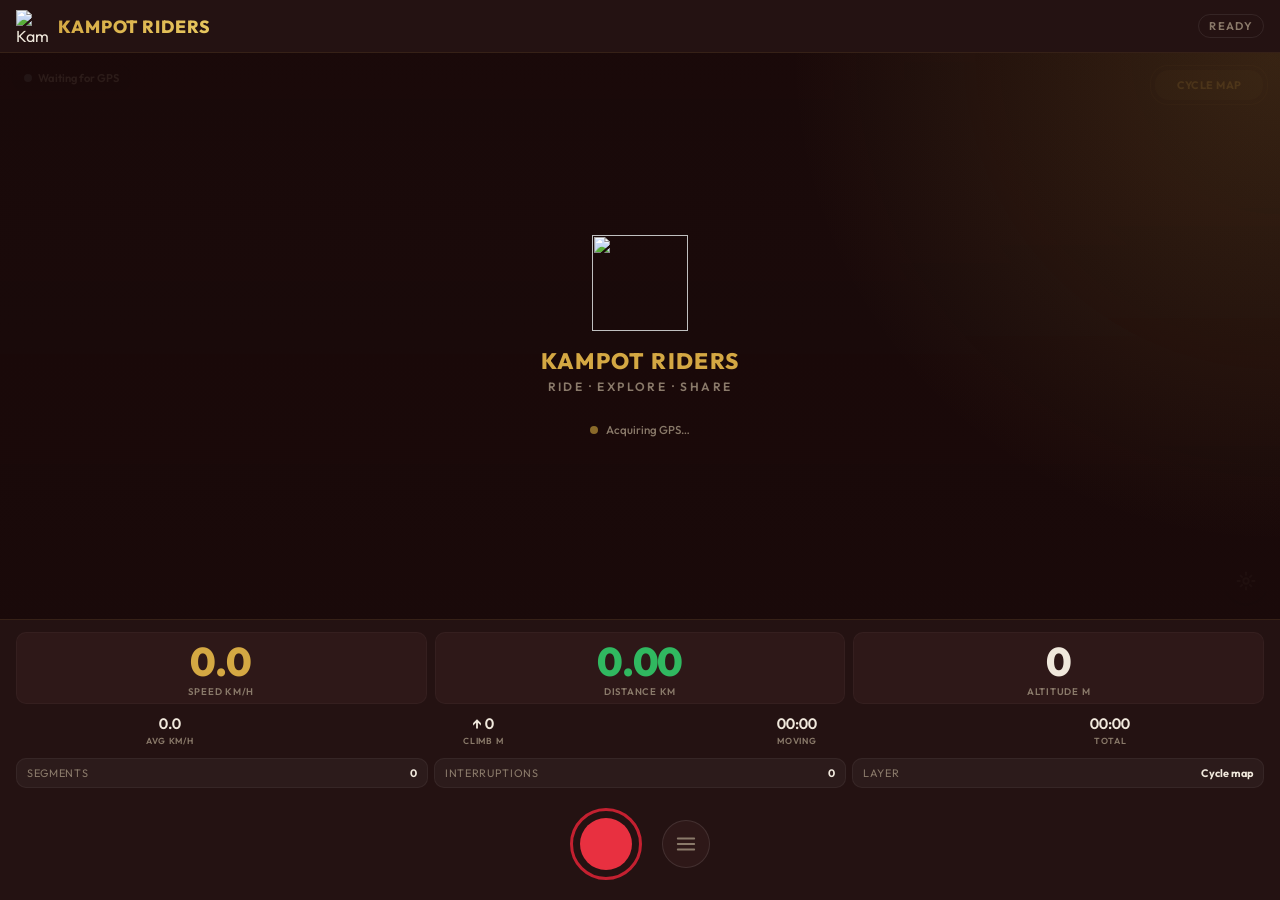
==== index.html @ b02ea186 "V10 Iphone export improvement + sat message suppression" ====
<!DOCTYPE html>
<html lang="en">
<head>
<meta charset="UTF-8">
<meta name="viewport" content="width=device-width, initial-scale=1.0, user-scalable=no, maximum-scale=1.0">
<meta name="apple-mobile-web-app-capable" content="yes">
<meta name="apple-mobile-web-app-status-bar-style" content="black-translucent">
<meta name="theme-color" content="#1a0a0a">
<title>Kampot Riders</title>
<link rel="manifest" href="./manifest.webmanifest">
<link rel="apple-touch-icon" href="./assets/icon-192.png">
<link rel="icon" href="./assets/favicon-32.png" type="image/png" sizes="32x32">
<link rel="preconnect" href="https://fonts.googleapis.com">
<link rel="preconnect" href="https://fonts.gstatic.com" crossorigin>
<link rel="stylesheet" href="https://unpkg.com/leaflet@1.9.4/dist/leaflet.css">
<link rel="stylesheet" href="./styles.css">
<link href="https://fonts.googleapis.com/css2?family=Outfit:wght@300;400;600;800&family=Noto+Sans+Khmer:wght@400;700&display=swap" rel="stylesheet">
</head>
<body>
  <header class="header">
    <div class="header-left">
      <img class="header-logo" src="./assets/logo.png" alt="Kampot Riders">
      <h1>KAMPOT RIDERS</h1>
      <span class="version-tag" id="versionTag"></span>
    </div>
    <div class="header-right">
      <span class="wake-icon" id="wakeIcon" title="Screen stays on">☀️</span>
      <div class="header-status idle" id="statusBadge">READY</div>
    </div>
  </header>

  <main class="map-container">
    <div id="map" aria-label="Ride map"></div>

    <div class="gps-indicator">
      <span class="gps-dot" id="gpsDot"></span>
      <span id="gpsText">Waiting for GPS</span>
    </div>

    <div class="ref-badge" id="refBadge">
      <span class="ref-badge-dot"></span>
      <span class="ref-badge-label" id="refBadgeLabel"></span>
      <button class="ref-badge-close" id="clearReferenceButton" type="button" aria-label="Clear reference">✕</button>
    </div>

    <div class="layer-selector" id="layerSelector" aria-label="Map layers">
      <button class="layer-toggle" id="layerToggle" type="button" aria-expanded="false" aria-controls="layerMenu">
        <span id="layerToggleLabel">Cycle map</span>
      </button>
      <div class="layer-menu hidden" id="layerMenu">
        <button class="layer-option" type="button" data-layer="cycle">Cycle map</button>
        <button class="layer-option" type="button" data-layer="osm">OSM map</button>
        <button class="layer-option" type="button" data-layer="satellite">Satellite</button>
      </div>
    </div>

    <div class="map-notice hidden" id="mapNotice" role="status" aria-live="polite">
      <div class="map-notice-text" id="mapNoticeText"></div>
      <button class="map-notice-action hidden" id="mapNoticeAction" type="button"></button>
    </div>

    <div class="offline-badge hidden" id="offlineBadge">Offline: cached map when available</div>

    <button class="btn-recenter" id="btnRecenter" type="button" aria-label="Recenter map">
      <svg viewBox="0 0 24 24" aria-hidden="true">
        <circle cx="12" cy="12" r="3"></circle>
        <path d="M12 2v4M12 18v4M2 12h4M18 12h4M5.6 5.6l2.8 2.8M15.6 15.6l2.8 2.8M18.4 5.6l-2.8 2.8M8.4 15.6l-2.8 2.8"></path>
      </svg>
    </button>

    <div class="pause-badge" id="pauseBadge">AUTO PAUSED</div>

    <div class="splash" id="splash">
      <div class="splash-inner">
        <img class="splash-logo" src="./assets/logo.png" alt="">
        <div class="splash-title">KAMPOT RIDERS</div>
        <div class="splash-sub">Ride · Explore · Share</div>
        <div class="splash-gps">
          <span class="splash-gps-dot"></span>
          <span id="splashStatus">Acquiring GPS…</span>
        </div>
      </div>
    </div>
  </main>

  <section class="stats-panel">
    <div class="stats-grid">
      <div class="stat-box">
        <div class="stat-value speed" id="speed">0.0</div>
        <div class="stat-label">Speed km/h</div>
      </div>
      <div class="stat-box">
        <div class="stat-value distance" id="distance">0.00</div>
        <div class="stat-label">Distance km</div>
      </div>
      <div class="stat-box">
        <div class="stat-value" id="elevation">0</div>
        <div class="stat-label">Altitude m</div>
      </div>
    </div>

    <div class="stats-row2">
      <div class="stat-mini">
        <div class="stat-value" id="avgSpeed">0.0</div>
        <div class="stat-label">Avg km/h</div>
      </div>
      <div class="stat-mini">
        <div class="stat-value" id="elevGain">↑ 0</div>
        <div class="stat-label">Climb m</div>
      </div>
      <div class="stat-mini">
        <div class="stat-value" id="movingTime">00:00</div>
        <div class="stat-label">Moving</div>
      </div>
      <div class="stat-mini">
        <div class="stat-value" id="totalTime">00:00</div>
        <div class="stat-label">Total</div>
      </div>
    </div>

    <div class="stats-row3">
      <div class="stat-pill">
        <span class="stat-pill-label">Segments</span>
        <span class="stat-pill-value" id="segmentCount">0</span>
      </div>
      <div class="stat-pill">
        <span class="stat-pill-label">Interruptions</span>
        <span class="stat-pill-value" id="interruptionCount">0</span>
      </div>
      <div class="stat-pill">
        <span class="stat-pill-label">Layer</span>
        <span class="stat-pill-value" id="activeLayerLabel">Cycle map</span>
      </div>
    </div>
  </section>

  <section class="controls">
    <button class="btn-secondary hidden" id="btnExport" type="button" title="Export GPX">
      <span>GPX</span>
    </button>
    <button class="btn-record" id="btnRecord" type="button" aria-label="Start or stop recording">
      <span class="btn-record-inner"></span>
    </button>
    <button class="btn-secondary" id="btnTracks" type="button" aria-label="Saved rides" title="Saved rides">
      <svg viewBox="0 0 24 24" aria-hidden="true">
        <path d="M3 6h18M3 12h18M3 18h18" stroke-linecap="round" stroke-width="2" stroke="currentColor" fill="none"/>
      </svg>
    </button>
  </section>

  <div class="toast" id="toast" role="status" aria-live="polite"></div>

  <div class="overlay" id="tracksOverlay">
    <div class="overlay-header">
      <h2>Saved Rides</h2>
      <button class="overlay-close" id="btnCloseOverlay" type="button" aria-label="Close rides">✕</button>
    </div>
    <div class="overlay-toolbar">
      <input type="file" id="gpxFileInput" accept=".gpx,application/gpx+xml">
      <button class="btn-import" id="btnImportGpx" type="button">↑ Import GPX</button>
    </div>
    <div class="tracks-list" id="tracksList"></div>
  </div>

  <div class="recovery-dialog" id="recoveryDialog">
    <div class="recovery-box">
      <div class="recovery-icon">↺</div>
      <div class="recovery-title">Resume Interrupted Ride?</div>
      <div class="recovery-desc">
        A recording snapshot was found on this device. You can resume it without flattening segments.
      </div>
      <div class="recovery-stats" id="recoveryStats"></div>
      <div class="recovery-actions">
        <button class="recovery-btn ghost" id="discardRecoveryButton" type="button">Discard</button>
        <button class="recovery-btn" id="resumeRecoveryButton" type="button">Resume Ride</button>
      </div>
    </div>
  </div>

  <script src="https://unpkg.com/leaflet@1.9.4/dist/leaflet.js"></script>
  <script type="module" src="./app.js"></script>
</body>
</html>
---- styles.css ----
:root {
  --bg: #1a0a0a;
  --surface: #241212;
  --surface2: #2e1818;
  --gold: #d4a843;
  --gold-dim: #8a6a2a;
  --red: #c42030;
  --red-bright: #e83040;
  --text: #f0e8dc;
  --text-dim: #8a7a6a;
  --green: #30b860;
  --blue: #4a90d4;
  --radius: 14px;
}

* {
  margin: 0;
  padding: 0;
  box-sizing: border-box;
  -webkit-tap-highlight-color: transparent;
}

body {
  font-family: "Outfit", "Noto Sans Khmer", sans-serif;
  background: var(--bg);
  color: var(--text);
  height: 100dvh;
  overflow: hidden;
  display: flex;
  flex-direction: column;
  user-select: none;
}

button,
input {
  font: inherit;
}

.hidden {
  display: none !important;
}

.header {
  display: flex;
  align-items: center;
  justify-content: space-between;
  padding: 10px 16px;
  background: var(--surface);
  border-bottom: 1px solid rgba(212, 168, 67, 0.1);
  z-index: 1000;
  flex-shrink: 0;
}

.header h1 {
  font-size: 1.1rem;
  font-weight: 800;
  letter-spacing: 0.05em;
  background: linear-gradient(135deg, var(--gold), #e8c860);
  -webkit-background-clip: text;
  -webkit-text-fill-color: transparent;
}

.version-tag {
  font-size: 0.6rem;
  font-weight: 600;
  letter-spacing: 0.04em;
  color: var(--text-dim);
  align-self: flex-end;
  padding-bottom: 2px;
}

.header-left,
.header-right {
  display: flex;
  align-items: center;
  gap: 10px;
}

.header-logo {
  width: 32px;
  height: 32px;
  object-fit: contain;
}

.wake-icon {
  font-size: 0.75rem;
  opacity: 0;
  transition: opacity 0.3s;
}

.wake-icon.active {
  opacity: 1;
}

.header-status {
  font-size: 0.7rem;
  font-weight: 600;
  letter-spacing: 0.1em;
  text-transform: uppercase;
  padding: 4px 10px;
  border-radius: 20px;
  transition: all 0.3s;
}

.header-status.idle {
  color: var(--text-dim);
  border: 1px solid rgba(255, 255, 255, 0.08);
}

.header-status.recording {
  color: var(--red-bright);
  border: 1px solid var(--red);
  animation: pulse 1.5s infinite;
}

.header-status.paused {
  color: var(--gold);
  border: 1px solid var(--gold-dim);
}

@keyframes pulse {
  0%,
  100% {
    opacity: 1;
  }
  50% {
    opacity: 0.5;
  }
}

.map-container {
  flex: 1;
  position: relative;
  min-height: 0;
}

#map {
  width: 100%;
  height: 100%;
}

.leaflet-control-attribution {
  font-size: 9px !important;
}

.gps-indicator,
.ref-badge,
.layer-selector,
.map-notice,
.offline-badge {
  position: absolute;
  left: 12px;
  z-index: 800;
  background: rgba(26, 10, 10, 0.88);
  backdrop-filter: blur(10px);
}

.gps-indicator {
  top: 12px;
  display: flex;
  align-items: center;
  gap: 6px;
  padding: 6px 12px;
  border-radius: 20px;
  font-size: 0.7rem;
  font-weight: 600;
  color: var(--text-dim);
}

.gps-dot {
  width: 8px;
  height: 8px;
  border-radius: 50%;
  background: #555;
}

.gps-dot.good {
  background: var(--green);
}

.gps-dot.fair {
  background: var(--gold);
}

.gps-dot.poor {
  background: var(--red);
}

.ref-badge {
  top: 50px;
  display: none;
  align-items: center;
  gap: 8px;
  padding: 5px 12px 5px 8px;
  border-radius: 20px;
  border: 1px solid rgba(212, 168, 67, 0.25);
  font-size: 0.7rem;
}

.ref-badge.visible {
  display: flex;
}

.ref-badge-dot {
  width: 8px;
  height: 8px;
  border-radius: 50%;
  background: var(--text-dim);
  border: 2px dashed var(--text-dim);
}

.ref-badge-label {
  color: var(--text);
  font-weight: 600;
  max-width: 140px;
  overflow: hidden;
  text-overflow: ellipsis;
  white-space: nowrap;
}

.ref-badge-close {
  border: none;
  background: transparent;
  color: var(--text-dim);
  font-size: 0.9rem;
  cursor: pointer;
  padding: 2px 4px;
}

.layer-selector {
  top: 12px;
  right: 12px;
  left: auto;
  display: flex;
  flex-direction: column;
  align-items: stretch;
  gap: 6px;
  padding: 4px;
  border-radius: 18px;
  border: 1px solid rgba(212, 168, 67, 0.15);
}

.layer-toggle,
.layer-option {
  border: none;
  border-radius: 14px;
  padding: 8px 10px;
  background: transparent;
  color: var(--text-dim);
  font-size: 0.68rem;
  font-weight: 700;
  letter-spacing: 0.04em;
  text-transform: uppercase;
  cursor: pointer;
  text-align: center;
}

.layer-toggle {
  min-width: 108px;
  background: rgba(212, 168, 67, 0.14);
  color: var(--gold);
}

.layer-menu {
  display: flex;
  flex-direction: column;
  gap: 4px;
}

.layer-option.active {
  background: rgba(212, 168, 67, 0.18);
  color: var(--gold);
}

.map-notice {
  top: 130px;
  max-width: min(86vw, 320px);
  padding: 10px 12px;
  border-radius: 16px;
  border: 1px solid rgba(212, 168, 67, 0.18);
}

.map-notice-text {
  font-size: 0.72rem;
  line-height: 1.35;
}

.map-notice-action {
  margin-top: 8px;
  border: none;
  border-radius: 12px;
  padding: 6px 10px;
  background: rgba(212, 168, 67, 0.16);
  color: var(--gold);
  font-size: 0.68rem;
  font-weight: 700;
  letter-spacing: 0.04em;
  text-transform: uppercase;
  cursor: pointer;
}

.offline-badge {
  top: 210px;
  padding: 6px 10px;
  border-radius: 16px;
  border: 1px solid rgba(74, 144, 212, 0.25);
  color: #b7d6f2;
  font-size: 0.68rem;
  font-weight: 600;
}

.btn-recenter {
  position: absolute;
  bottom: 16px;
  right: 12px;
  z-index: 800;
  width: 44px;
  height: 44px;
  border-radius: 50%;
  border: none;
  background: rgba(26, 10, 10, 0.88);
  backdrop-filter: blur(10px);
  cursor: pointer;
  display: flex;
  align-items: center;
  justify-content: center;
  box-shadow: 0 2px 8px rgba(0, 0, 0, 0.4);
}

.btn-recenter svg {
  width: 22px;
  height: 22px;
  stroke: var(--text-dim);
  fill: none;
  stroke-width: 2;
}

.btn-recenter.following svg {
  stroke: var(--blue);
}

.pause-badge {
  position: absolute;
  top: 50%;
  left: 50%;
  transform: translate(-50%, -50%);
  z-index: 800;
  background: rgba(26, 10, 10, 0.9);
  backdrop-filter: blur(10px);
  color: var(--gold);
  font-size: 1rem;
  font-weight: 600;
  letter-spacing: 0.1em;
  padding: 12px 28px;
  border-radius: 30px;
  border: 1px solid var(--gold-dim);
  display: none;
}

.pause-badge.visible {
  display: block;
}

.splash {
  position: absolute;
  inset: 0;
  background:
    radial-gradient(circle at top right, rgba(212, 168, 67, 0.16), transparent 35%),
    linear-gradient(180deg, rgba(26, 10, 10, 0.84), rgba(26, 10, 10, 0.96));
  display: flex;
  align-items: center;
  justify-content: center;
  z-index: 1200;
  transition: opacity 0.5s ease, visibility 0.5s ease;
}

.splash.hidden {
  opacity: 0;
  visibility: hidden;
  pointer-events: none;
}

.splash-inner {
  text-align: center;
  padding: 24px;
}

.splash-logo {
  width: 96px;
  height: 96px;
  margin-bottom: 16px;
  animation: splashFadeUp 0.5s 0s ease both;
}

.splash-title {
  font-size: 1.4rem;
  font-weight: 800;
  color: var(--gold);
  letter-spacing: 0.06em;
  animation: splashFadeUp 0.5s 0.15s ease both;
}

.splash-sub {
  font-size: 0.75rem;
  font-weight: 600;
  color: var(--text-dim);
  letter-spacing: 0.2em;
  text-transform: uppercase;
  margin-top: 4px;
  animation: splashFadeUp 0.5s 0.25s ease both;
}

.splash-gps {
  margin-top: 28px;
  display: flex;
  align-items: center;
  justify-content: center;
  gap: 8px;
  font-size: 0.72rem;
  color: var(--text-dim);
  font-weight: 500;
  animation: splashFadeUp 0.5s 0.4s ease both;
}

.splash-gps-dot {
  width: 8px;
  height: 8px;
  border-radius: 50%;
  background: var(--gold-dim);
  animation: pulse 1.5s infinite;
}

@keyframes splashFadeUp {
  from {
    opacity: 0;
    transform: translateY(10px);
  }
  to {
    opacity: 1;
    transform: translateY(0);
  }
}

.stats-panel {
  background: var(--surface);
  border-top: 1px solid rgba(212, 168, 67, 0.1);
  padding: 12px 16px 8px;
  flex-shrink: 0;
}

.stats-grid {
  display: grid;
  grid-template-columns: 1fr 1fr 1fr;
  gap: 8px;
}

.stat-box {
  text-align: center;
  padding: 6px 4px;
  background: var(--surface2);
  border-radius: 10px;
  border: 1px solid rgba(255, 255, 255, 0.03);
}

.stat-value {
  font-size: 2.5rem;
  font-weight: 800;
  line-height: 1.1;
  font-variant-numeric: tabular-nums;
}

.stat-value.speed {
  color: var(--gold);
}

.stat-value.distance {
  color: var(--green);
}

.stat-label {
  font-size: 0.6rem;
  font-weight: 600;
  color: var(--text-dim);
  letter-spacing: 0.08em;
  text-transform: uppercase;
  margin-top: 2px;
}

.stats-row2,
.stats-row3 {
  display: grid;
  gap: 6px;
  margin-top: 8px;
}

.stats-row2 {
  grid-template-columns: repeat(4, 1fr);
}

.stats-row3 {
  grid-template-columns: repeat(3, 1fr);
}

.stat-mini {
  text-align: center;
  padding: 4px;
}

.stat-mini .stat-value {
  font-size: 0.95rem;
  font-weight: 600;
}

.stat-mini .stat-label {
  font-size: 0.55rem;
}

.stat-pill {
  background: rgba(255, 255, 255, 0.04);
  border-radius: 10px;
  border: 1px solid rgba(255, 255, 255, 0.05);
  padding: 7px 10px;
  display: flex;
  justify-content: space-between;
  gap: 8px;
  font-size: 0.68rem;
}

.stat-pill-label {
  color: var(--text-dim);
  text-transform: uppercase;
  letter-spacing: 0.06em;
}

.stat-pill-value {
  font-weight: 700;
}

.controls {
  display: flex;
  align-items: center;
  justify-content: center;
  gap: 20px;
  padding: 12px 16px 20px;
  background: var(--surface);
  flex-shrink: 0;
}

.btn-record {
  width: 72px;
  height: 72px;
  border-radius: 50%;
  border: 3px solid var(--red);
  background: var(--surface);
  display: flex;
  align-items: center;
  justify-content: center;
  cursor: pointer;
}

.btn-record-inner {
  width: 52px;
  height: 52px;
  border-radius: 50%;
  background: var(--red-bright);
  transition: all 0.3s;
}

.btn-record.recording .btn-record-inner {
  width: 28px;
  height: 28px;
  border-radius: 6px;
}

.btn-secondary {
  width: 48px;
  height: 48px;
  border-radius: 50%;
  border: 1.5px solid rgba(255, 255, 255, 0.1);
  background: var(--surface2);
  display: flex;
  align-items: center;
  justify-content: center;
  cursor: pointer;
  color: var(--text-dim);
  font-size: 0.6rem;
  font-weight: 700;
  letter-spacing: 0.05em;
  text-transform: uppercase;
}

.btn-secondary svg {
  width: 22px;
  height: 22px;
}

.toast {
  position: fixed;
  bottom: 160px;
  left: 50%;
  transform: translateX(-50%) translateY(20px);
  background: rgba(26, 10, 10, 0.92);
  backdrop-filter: blur(10px);
  color: var(--text);
  font-size: 0.8rem;
  font-weight: 500;
  padding: 10px 20px;
  border-radius: 24px;
  border: 1px solid rgba(212, 168, 67, 0.15);
  z-index: 2000;
  opacity: 0;
  transition: all 0.3s;
  pointer-events: none;
  white-space: nowrap;
}

.toast.show {
  opacity: 1;
  transform: translateX(-50%) translateY(0);
}

.overlay {
  position: fixed;
  inset: 0;
  background: var(--bg);
  z-index: 5000;
  display: none;
  flex-direction: column;
  overflow-y: auto;
}

.overlay.visible {
  display: flex;
}

.overlay-header {
  display: flex;
  align-items: center;
  justify-content: space-between;
  padding: 14px 16px;
  background: var(--surface);
  border-bottom: 1px solid rgba(212, 168, 67, 0.1);
  position: sticky;
  top: 0;
  z-index: 10;
}

.overlay-header h2 {
  font-size: 1rem;
  font-weight: 700;
  color: var(--gold);
}

.overlay-close {
  width: 36px;
  height: 36px;
  border-radius: 50%;
  border: none;
  background: var(--surface2);
  color: var(--text-dim);
  font-size: 1.2rem;
  cursor: pointer;
}

.overlay-toolbar {
  display: flex;
  justify-content: flex-end;
  padding: 10px 16px;
  gap: 10px;
  border-bottom: 1px solid rgba(255, 255, 255, 0.05);
}

#gpxFileInput {
  display: none;
}

.btn-import {
  background: rgba(212, 168, 67, 0.12);
  border: 1px solid var(--gold-dim);
  color: var(--gold);
  font-size: 0.72rem;
  font-weight: 700;
  letter-spacing: 0.08em;
  text-transform: uppercase;
  padding: 7px 14px;
  border-radius: 20px;
  cursor: pointer;
}

.tracks-list {
  padding: 12px 16px;
}

.track-item {
  background: var(--surface2);
  border-radius: var(--radius);
  padding: 14px;
  margin-bottom: 10px;
  border: 1px solid rgba(255, 255, 255, 0.03);
}

.track-ref-active {
  border-color: rgba(212, 168, 67, 0.3);
  background: rgba(212, 168, 67, 0.04);
}

.track-name-row,
.track-item-top,
.track-item-actions,
.track-item-stats {
  display: flex;
  align-items: center;
}

.track-name-row,
.track-item-top {
  justify-content: space-between;
}

.track-name-row {
  gap: 8px;
  margin-bottom: 8px;
}

.track-name-input {
  flex: 1;
  background: rgba(255, 255, 255, 0.05);
  border: 1px solid rgba(255, 255, 255, 0.08);
  border-radius: 8px;
  padding: 6px 10px;
  color: var(--text);
  font-size: 0.82rem;
  font-weight: 600;
  outline: none;
}

.track-name-input:focus {
  border-color: var(--gold-dim);
  background: rgba(212, 168, 67, 0.06);
}

.rename-hint {
  color: var(--text-dim);
  font-size: 0.75rem;
  opacity: 0.5;
}

.track-item-date {
  font-size: 0.8rem;
  font-weight: 600;
}

.track-item-actions {
  gap: 8px;
}

.track-item-actions button {
  background: none;
  border: none;
  color: var(--text-dim);
  font-size: 0.65rem;
  font-weight: 600;
  letter-spacing: 0.05em;
  text-transform: uppercase;
  cursor: pointer;
  padding: 4px 8px;
  border-radius: 6px;
}

.track-item-actions button.active,
.track-item-actions button:hover {
  color: var(--gold);
  background: rgba(212, 168, 67, 0.08);
}

.track-item-actions button.delete:hover {
  color: var(--red-bright);
  background: rgba(200, 30, 30, 0.08);
}

.track-item-stats {
  gap: 16px;
  font-size: 0.75rem;
  color: var(--text-dim);
}

.track-item-stats span {
  font-weight: 600;
  color: var(--text);
}

.empty-state {
  text-align: center;
  padding: 60px 20px;
  color: var(--text-dim);
  font-size: 0.85rem;
}

.recovery-dialog {
  position: fixed;
  inset: 0;
  z-index: 8000;
  background: rgba(10, 4, 4, 0.88);
  backdrop-filter: blur(12px);
  display: none;
  align-items: center;
  justify-content: center;
  padding: 24px;
}

.recovery-dialog.visible {
  display: flex;
}

.recovery-box {
  background: var(--surface2);
  border-radius: 20px;
  border: 1px solid rgba(212, 168, 67, 0.25);
  padding: 28px 24px;
  max-width: 340px;
  width: 100%;
  text-align: center;
}

.recovery-icon {
  font-size: 2.4rem;
  margin-bottom: 10px;
}

.recovery-title {
  font-size: 1.05rem;
  font-weight: 800;
  color: var(--gold);
  margin-bottom: 8px;
}

.recovery-desc {
  font-size: 0.8rem;
  color: var(--text-dim);
  line-height: 1.45;
  margin-bottom: 20px;
}

.recovery-stats {
  display: grid;
  grid-template-columns: repeat(2, 1fr);
  gap: 10px;
  margin-bottom: 18px;
}

.recovery-stat {
  background: rgba(255, 255, 255, 0.03);
  border-radius: 12px;
  padding: 10px 8px;
}

.recovery-stat-val {
  font-size: 1rem;
  font-weight: 700;
}

.recovery-stat-lbl {
  margin-top: 2px;
  font-size: 0.62rem;
  letter-spacing: 0.08em;
  text-transform: uppercase;
  color: var(--text-dim);
}

.recovery-actions {
  display: flex;
  gap: 10px;
}

.recovery-btn {
  flex: 1;
  border: none;
  border-radius: 14px;
  padding: 10px 12px;
  background: rgba(212, 168, 67, 0.16);
  color: var(--gold);
  font-weight: 700;
  cursor: pointer;
}

.recovery-btn.ghost {
  background: rgba(255, 255, 255, 0.06);
  color: var(--text-dim);
}
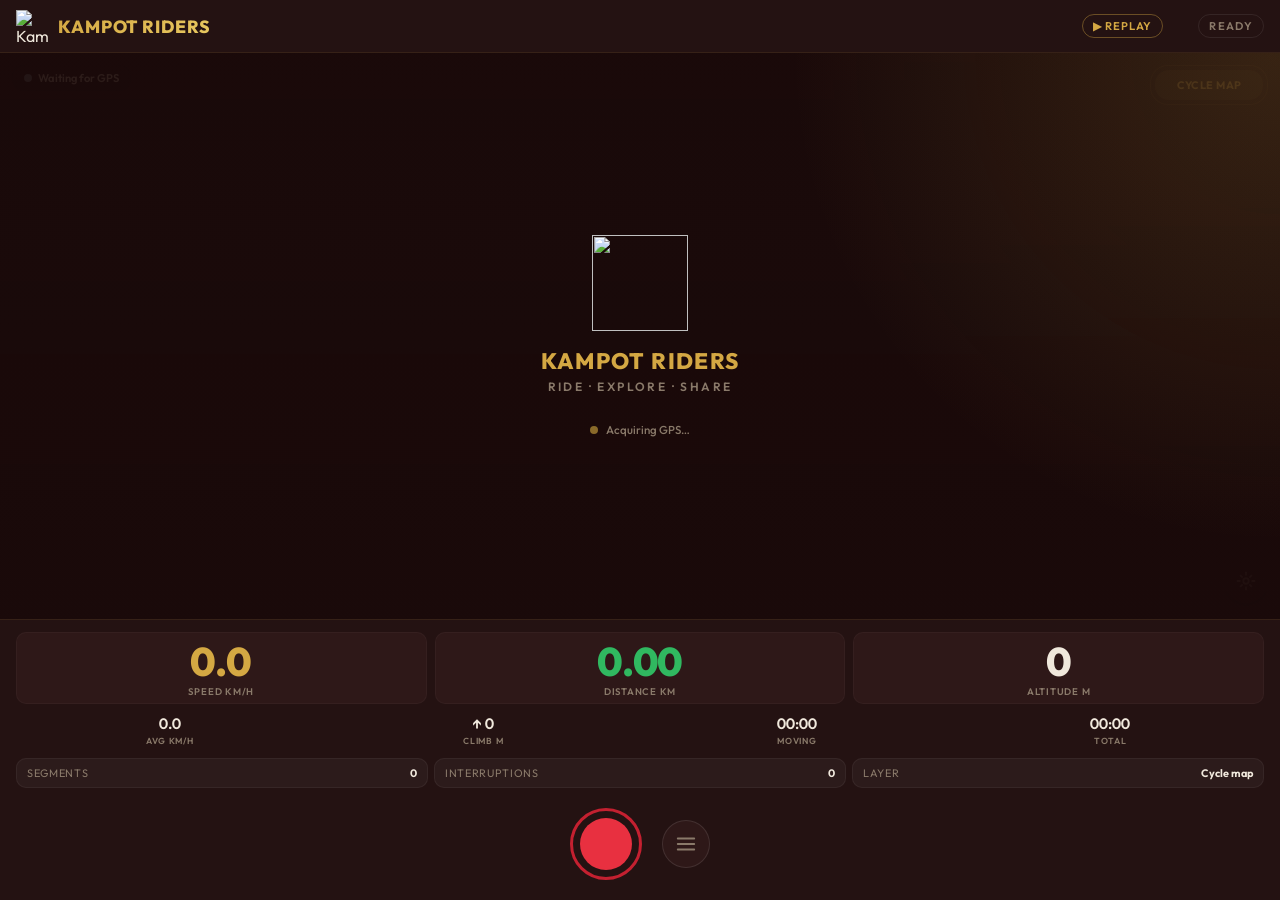
==== commit 82cb2dab: "Add files via upload" ====
--- a/index.html
+++ b/index.html
@@ -24,6 +24,7 @@
       <span class="version-tag" id="versionTag"></span>
     </div>
     <div class="header-right">
+      <a class="header-replay" href="./replay.html" title="3D ride replay" style="display:inline-flex;align-items:center;gap:5px;font-size:0.7rem;font-weight:600;letter-spacing:0.08em;text-transform:uppercase;text-decoration:none;color:var(--gold);border:1px solid rgba(212,168,67,0.4);padding:4px 10px;border-radius:20px;">▶ Replay</a>
       <span class="wake-icon" id="wakeIcon" title="Screen stays on">☀️</span>
       <div class="header-status idle" id="statusBadge">READY</div>
     </div>
@@ -54,7 +55,8 @@
       </div>
     </div>
 
-    <div class="map-notice hidden" id="mapNotice" role="status" aria-live="polite">
+    <div class="map-notice hidden" id="mapNotice" role="status" aria-live="polite" style="padding-right:32px;">
+      <button class="map-notice-close" id="mapNoticeClose" type="button" aria-label="Dismiss" style="position:absolute;top:6px;right:8px;width:22px;height:22px;display:flex;align-items:center;justify-content:center;background:transparent;border:none;color:var(--text-dim);font-size:14px;line-height:1;cursor:pointer;border-radius:6px;">✕</button>
       <div class="map-notice-text" id="mapNoticeText"></div>
       <button class="map-notice-action hidden" id="mapNoticeAction" type="button"></button>
     </div>
